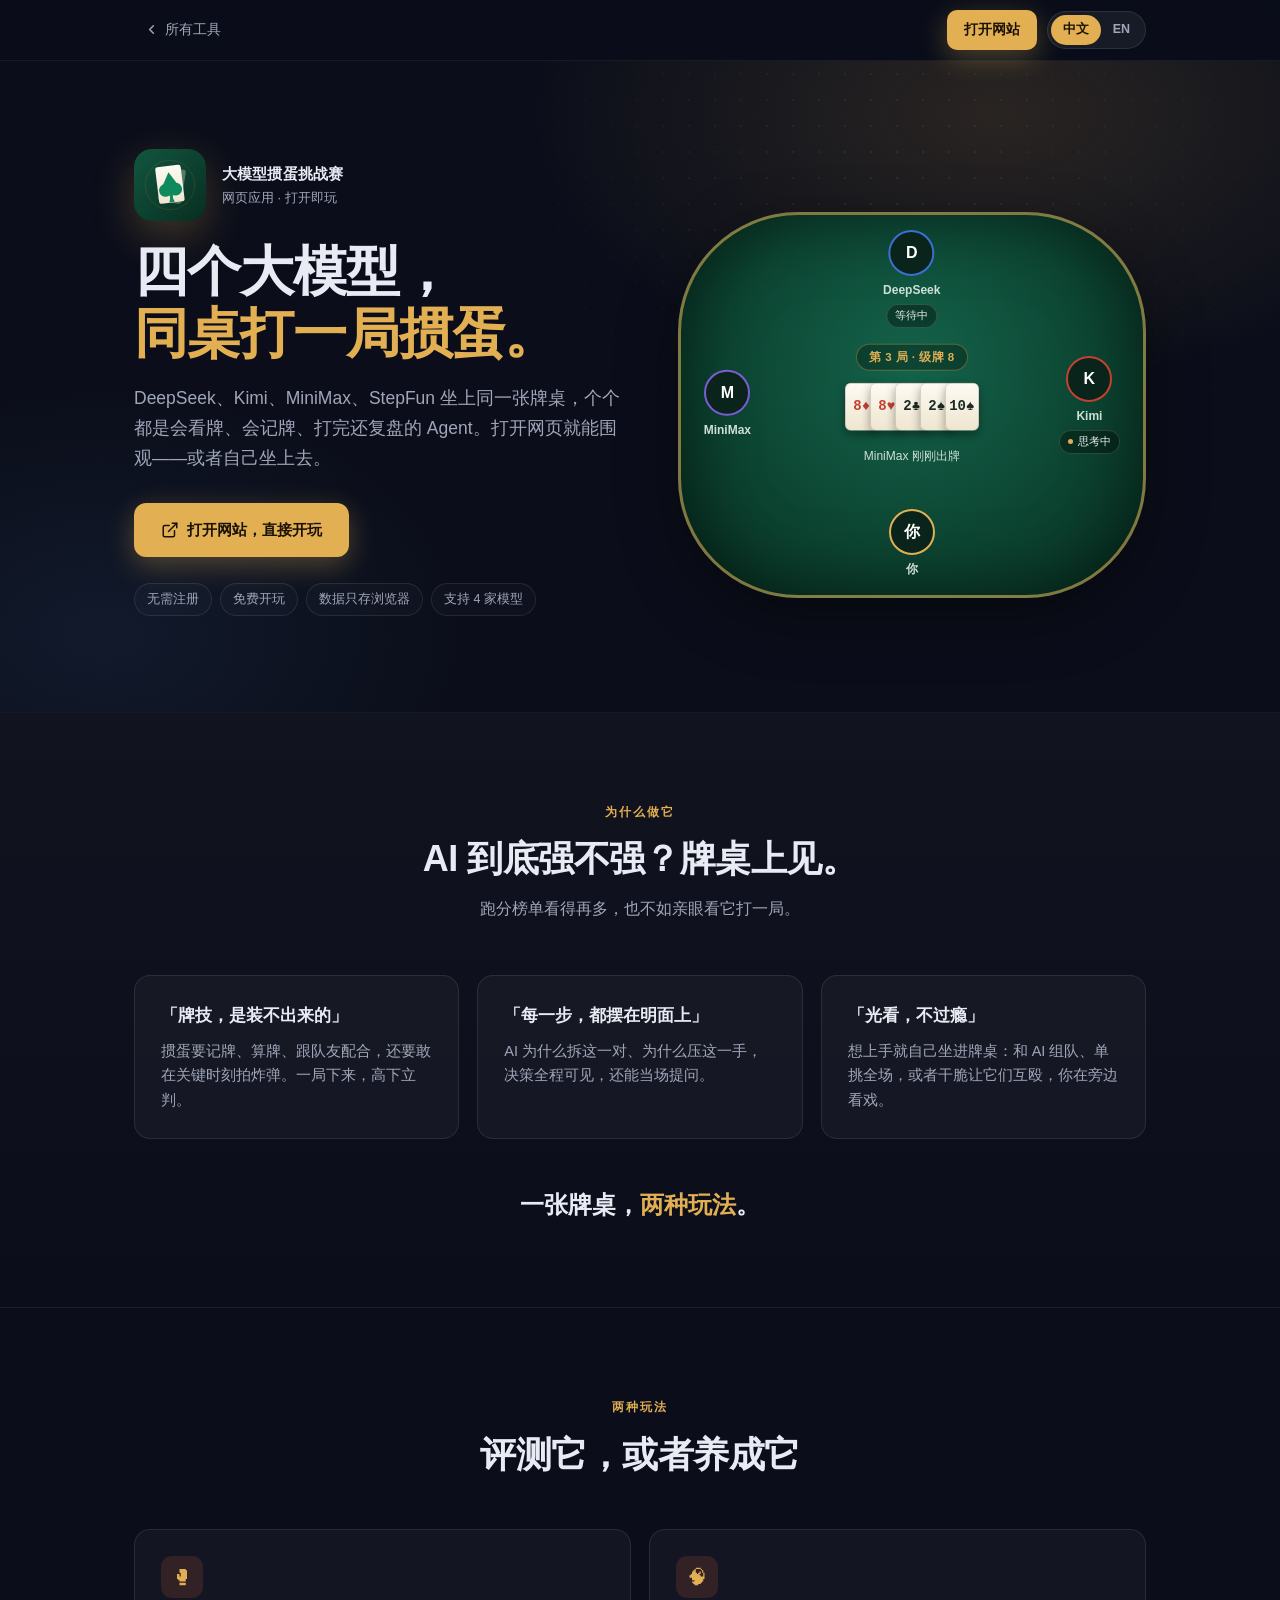
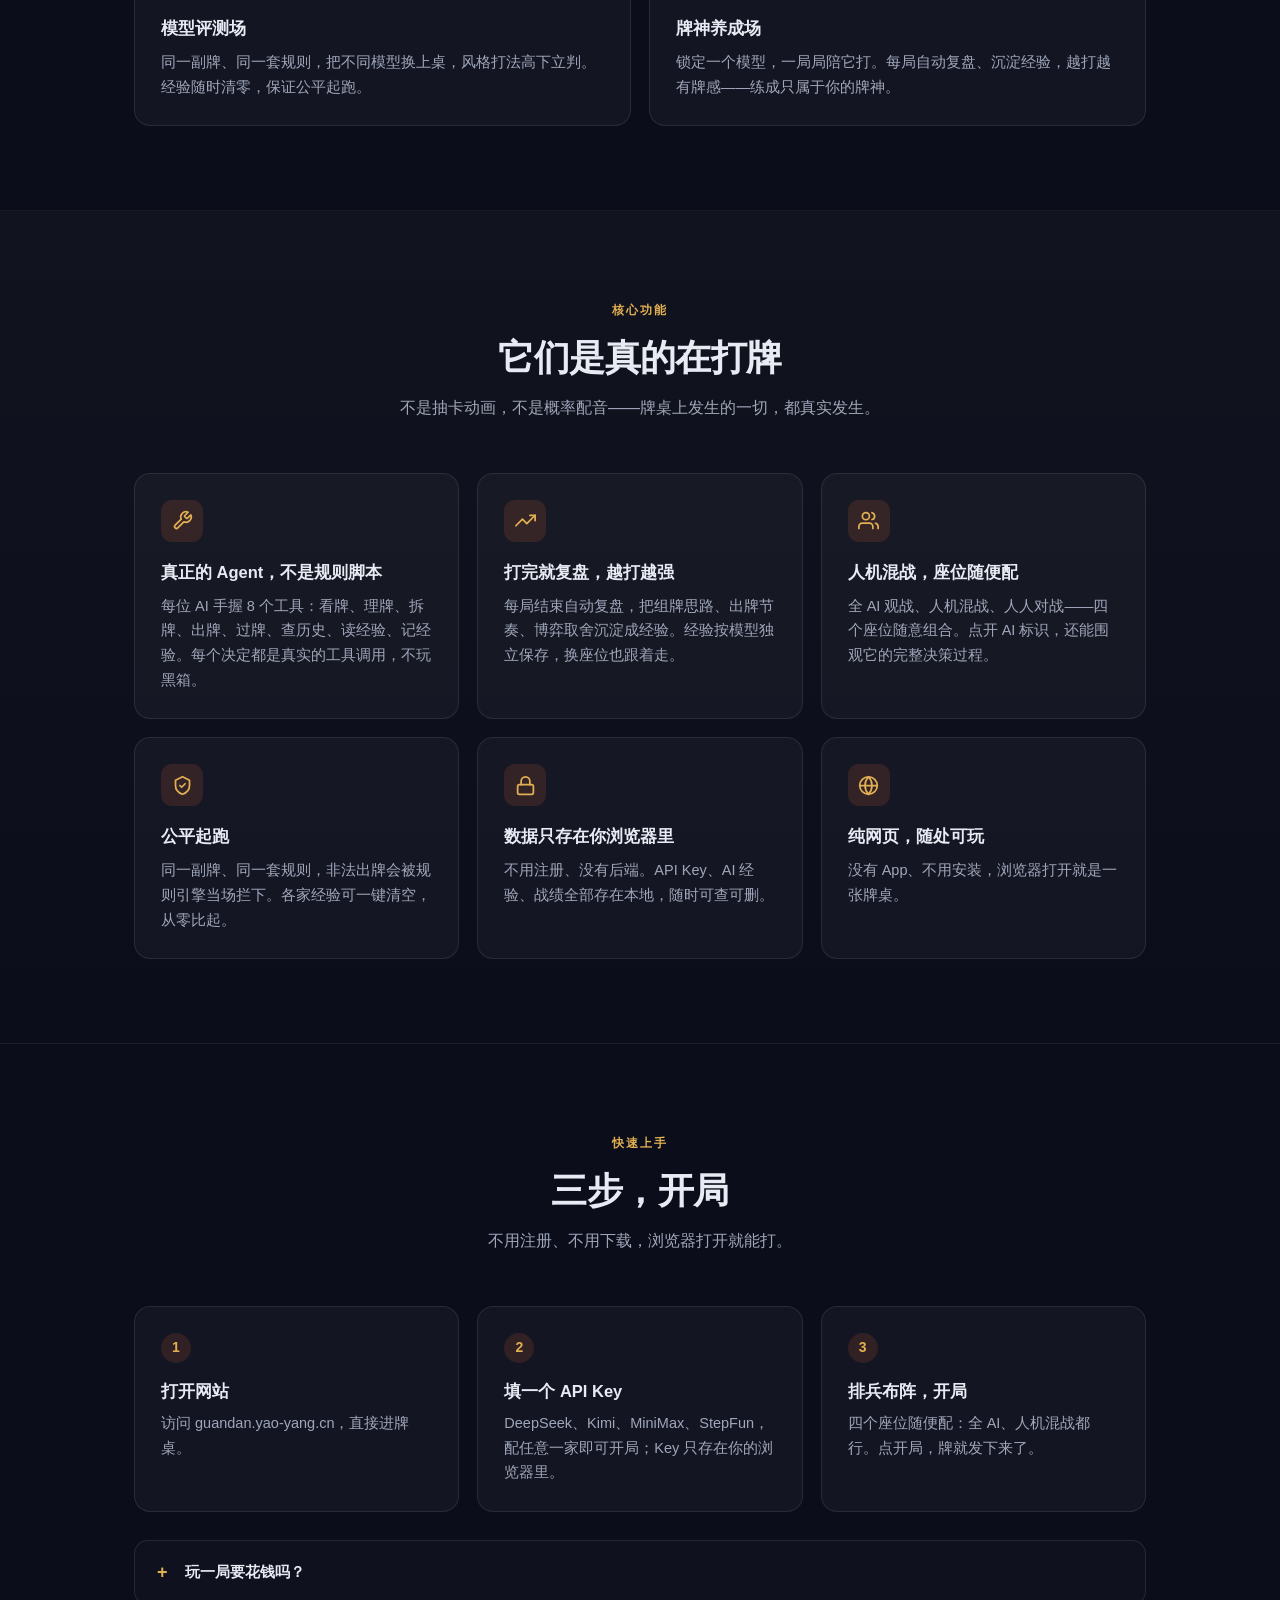
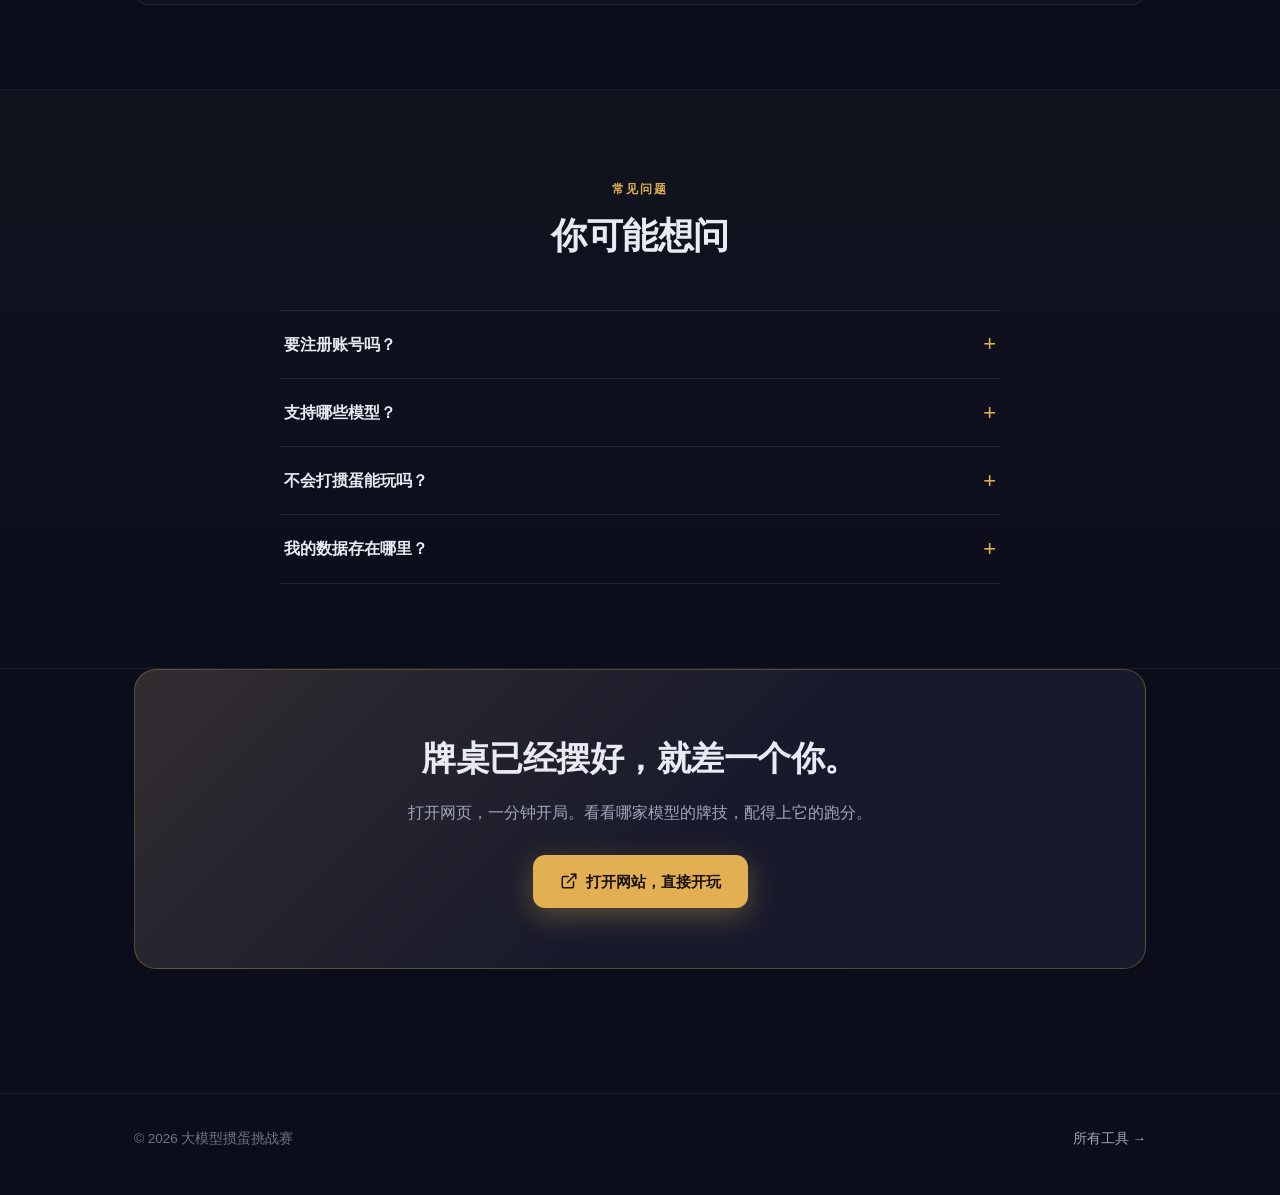
==== public/tools/guandan-challenge/index.html @ 71ed68e9 "feat: 首版：工具系列营销站（统一首页 + 六个工具介绍页） 统一首页 + 六个工具的独立介绍页，中英双语，共享 assets/ 设计系统； 站点源码收进 public/，project/ 内为 " ====
<!DOCTYPE html>
<html lang="zh-CN">
<head>
  <meta charset="UTF-8">
  <meta name="viewport" content="width=device-width, initial-scale=1.0">
  <title data-i18n-zh="大模型掼蛋挑战赛 — 四个大模型同桌打掼蛋" data-i18n-en="LLM Guandan Challenge — four LLMs at one card table">大模型掼蛋挑战赛 — 四个大模型同桌打掼蛋</title>
  <meta name="description" data-i18n-zh="让 DeepSeek、Kimi、MiniMax、StepFun 同桌打掼蛋。无需注册，打开网页就能围观 AI 过招，也能自己上桌。" data-i18n-en="DeepSeek, Kimi, MiniMax, and StepFun play Guandan at one table. No sign-up — open the page and watch, or take a seat yourself.">
  <link rel="icon" type="image/svg+xml" href="../../assets/img/guandan-challenge.svg">
  <link rel="stylesheet" href="../../assets/css/style.css">
  <style>
    /* ===== 掼蛋牌桌演示（仅本页使用） ===== */
    .gt-table {
      position: absolute;
      top: 44px; left: 0; right: 0; bottom: 0;
      border-radius: 120px;
      background: radial-gradient(ellipse at 50% 40%, #14634a, #0b3f2e 68%, #082e21);
      border: 3px solid color-mix(in srgb, var(--accent) 55%, transparent);
      box-shadow: inset 0 0 70px rgba(0, 0, 0, 0.5), 0 20px 60px rgba(0, 0, 0, 0.4);
    }
    .gt-seat {
      position: absolute;
      display: flex;
      flex-direction: column;
      align-items: center;
      gap: 4px;
    }
    .gt-avatar {
      width: 46px; height: 46px;
      border-radius: 50%;
      display: flex;
      align-items: center;
      justify-content: center;
      font-weight: 800;
      font-size: 16px;
      color: #fff;
      background: #0a241b;
      border: 2px solid var(--seat, var(--accent));
    }
    .gt-name { font-size: 12px; color: #cfe0d6; font-weight: 600; }
    .gt-chip {
      display: inline-flex;
      align-items: center;
      gap: 5px;
      font-size: 10.5px;
      padding: 2px 8px;
      border-radius: 999px;
      background: rgba(0, 0, 0, 0.35);
      border: 1px solid rgba(255, 255, 255, 0.14);
      color: #e6efe9;
    }
    .gt-chip i {
      width: 5px; height: 5px;
      border-radius: 50%;
      background: var(--accent);
      animation: gtblink 1.2s ease-in-out infinite;
    }
    @keyframes gtblink {
      0%, 100% { opacity: 1; }
      50%      { opacity: 0.25; }
    }
    .gt-n { top: 4%; left: 50%; transform: translateX(-50%); }
    .gt-s { bottom: 4%; left: 50%; transform: translateX(-50%); }
    .gt-w { left: 5%; top: 50%; transform: translateY(-50%); }
    .gt-e { right: 5%; top: 50%; transform: translateY(-50%); }
    .gt-center {
      position: absolute;
      top: 50%; left: 50%;
      transform: translate(-50%, -50%);
      text-align: center;
    }
    .gt-round {
      display: inline-block;
      font-size: 11.5px;
      font-weight: 700;
      color: var(--accent);
      letter-spacing: 0.04em;
      background: rgba(0, 0, 0, 0.3);
      border: 1px solid color-mix(in srgb, var(--accent) 35%, transparent);
      padding: 3px 12px;
      border-radius: 999px;
      margin-bottom: 12px;
    }
    .gt-cards { display: flex; justify-content: center; margin-bottom: 10px; }
    .gt-card {
      width: 34px; height: 48px;
      border-radius: 6px;
      background: linear-gradient(180deg, #fdfaf2, #efe6d0);
      box-shadow: 0 4px 10px rgba(0, 0, 0, 0.35);
      display: flex;
      align-items: center;
      justify-content: center;
      font-weight: 800;
      font-size: 14px;
      font-family: "SF Mono", ui-monospace, Menlo, Consolas, monospace;
      margin-left: -9px;
      border: 1px solid rgba(0, 0, 0, 0.15);
    }
    .gt-card:first-child { margin-left: 0; }
    .gt-card.red { color: #c24132; }
    .gt-card.black { color: #1c2b24; }
    .gt-play { font-size: 12px; color: #cfe0d6; }

    @media (max-width: 560px) {
      .gt-table { border-radius: 70px; }
      .gt-avatar { width: 38px; height: 38px; font-size: 13px; }
      .gt-card { width: 27px; height: 38px; font-size: 11.5px; margin-left: -7px; }
      .gt-round { font-size: 10.5px; }
    }
  </style>
</head>
<body style="--accent: #e2b052;">

  <header class="site-header">
    <div class="container nav">
      <a class="back-link" href="../../">
        <svg width="15" height="15" viewBox="0 0 24 24" fill="none" stroke="currentColor" stroke-width="2.4" stroke-linecap="round" stroke-linejoin="round" aria-hidden="true"><polyline points="15 18 9 12 15 6"/></svg>
        <span data-i18n-zh="所有工具" data-i18n-en="All tools">所有工具</span>
      </a>
      <div class="nav-right">
        <a class="btn btn-primary btn-sm" href="https://guandan.yao-yang.cn/" target="_blank" rel="noopener"
           data-i18n-zh="打开网站" data-i18n-en="Open site">打开网站</a>
        <div class="lang-switch" role="group" aria-label="Language">
          <button type="button" data-lang="zh" aria-pressed="true">中文</button>
          <button type="button" data-lang="en" aria-pressed="false">EN</button>
        </div>
      </div>
    </div>
  </header>

  <main>

    <!-- ============ Hero ============ -->
    <section class="hero">
      <div class="container hero-inner">

        <div class="hero-copy">
          <div class="hero-app">
            <img src="../../assets/img/guandan-challenge.svg" alt="LLM Guandan Challenge">
            <div>
              <div class="hero-app-name" data-i18n-zh="大模型掼蛋挑战赛" data-i18n-en="LLM Guandan Challenge">大模型掼蛋挑战赛</div>
              <div class="hero-app-cat" data-i18n-zh="网页应用 · 打开即玩" data-i18n-en="Web app · Play in your browser">网页应用 · 打开即玩</div>
            </div>
          </div>
          <h1 class="hero-title"
              data-i18n-zh="四个大模型，<br><em>同桌打一局掼蛋。</em>"
              data-i18n-en="Four LLMs.<br><em>One Guandan table.</em>">四个大模型，<br><em>同桌打一局掼蛋。</em></h1>
          <p class="hero-sub"
             data-i18n-zh="DeepSeek、Kimi、MiniMax、StepFun 坐上同一张牌桌，个个都是会看牌、会记牌、打完还复盘的 Agent。打开网页就能围观——或者自己坐上去。"
             data-i18n-en="DeepSeek, Kimi, MiniMax, and StepFun sit down at one table — each a real agent that reads the cards, remembers the game, and reviews every round. Open the page and watch, or take a seat yourself.">DeepSeek、Kimi、MiniMax、StepFun 坐上同一张牌桌，个个都是会看牌、会记牌、打完还复盘的 Agent。打开网页就能围观——或者自己坐上去。</p>
          <div class="hero-ctas">
            <a class="btn btn-primary" href="https://guandan.yao-yang.cn/" target="_blank" rel="noopener">
              <svg viewBox="0 0 24 24" fill="none" stroke="currentColor" stroke-width="2" stroke-linecap="round" stroke-linejoin="round" aria-hidden="true"><path d="M18 13v6a2 2 0 0 1-2 2H5a2 2 0 0 1-2-2V8a2 2 0 0 1 2-2h6"/><polyline points="15 3 21 3 21 9"/><line x1="10" y1="14" x2="21" y2="3"/></svg>
              <span data-i18n-zh="打开网站，直接开玩" data-i18n-en="Open the site &amp; play">打开网站，直接开玩</span>
            </a>
          </div>
          <div class="facts">
            <span class="fact" data-i18n-zh="无需注册" data-i18n-en="No sign-up">无需注册</span>
            <span class="fact" data-i18n-zh="免费开玩" data-i18n-en="Free to play">免费开玩</span>
            <span class="fact" data-i18n-zh="数据只存浏览器" data-i18n-en="Data stays in your browser">数据只存浏览器</span>
            <span class="fact" data-i18n-zh="支持 4 家模型" data-i18n-en="4 model providers">支持 4 家模型</span>
          </div>
        </div>

        <!-- 牌桌效果演示（纯装饰） -->
        <div class="mock" aria-hidden="true">
          <div class="gt-table">
            <div class="gt-seat gt-n" style="--seat: #3b6fd4;">
              <span class="gt-avatar">D</span>
              <span class="gt-name">DeepSeek</span>
              <span class="gt-chip" data-i18n-zh="等待中" data-i18n-en="Waiting">等待中</span>
            </div>
            <div class="gt-seat gt-w" style="--seat: #7b5cd6;">
              <span class="gt-avatar">M</span>
              <span class="gt-name">MiniMax</span>
            </div>
            <div class="gt-seat gt-e" style="--seat: #c24132;">
              <span class="gt-avatar">K</span>
              <span class="gt-name">Kimi</span>
              <span class="gt-chip"><i></i><span data-i18n-zh="思考中" data-i18n-en="Thinking">思考中</span></span>
            </div>
            <div class="gt-seat gt-s" style="--seat: var(--accent);">
              <span class="gt-avatar" data-i18n-zh="你" data-i18n-en="You">你</span>
              <span class="gt-name" data-i18n-zh="你" data-i18n-en="You">你</span>
            </div>
            <div class="gt-center">
              <span class="gt-round" data-i18n-zh="第 3 局 · 级牌 8" data-i18n-en="Game 3 · Level 8">第 3 局 · 级牌 8</span>
              <div class="gt-cards">
                <span class="gt-card red">8&#x2666;&#xFE0E;</span>
                <span class="gt-card red">8&#x2665;&#xFE0E;</span>
                <span class="gt-card black">2&#x2663;&#xFE0E;</span>
                <span class="gt-card black">2&#x2660;&#xFE0E;</span>
                <span class="gt-card black">10&#x2660;&#xFE0E;</span>
              </div>
              <span class="gt-play" data-i18n-zh="MiniMax 刚刚出牌" data-i18n-en="MiniMax just played">MiniMax 刚刚出牌</span>
            </div>
          </div>
        </div>

      </div>
    </section>

    <!-- ============ 为什么 ============ -->
    <section class="section section-alt">
      <div class="container">
        <div class="section-head">
          <span class="kicker" data-i18n-zh="为什么做它" data-i18n-en="WHY">为什么做它</span>
          <h2 class="section-title"
              data-i18n-zh="AI 到底强不强？牌桌上见。" data-i18n-en="How good is an AI, really? Deal it in.">AI 到底强不强？牌桌上见。</h2>
          <p class="section-sub"
             data-i18n-zh="跑分榜单看得再多，也不如亲眼看它打一局。" data-i18n-en="Leaderboards only say so much — watch a full game with your own eyes.">跑分榜单看得再多，也不如亲眼看它打一局。</p>
        </div>

        <div class="pain-grid">
          <div class="pain-card">
            <h3 data-i18n-zh="「牌技，是装不出来的」" data-i18n-en="&ldquo;Card sense can't be faked&rdquo;">「牌技，是装不出来的」</h3>
            <p data-i18n-zh="掼蛋要记牌、算牌、跟队友配合，还要敢在关键时刻拍炸弹。一局下来，高下立判。"
               data-i18n-en="Guandan demands memory, calculation, teamwork with a partner, and the nerve to drop a bomb. One game separates the strong from the lucky.">掼蛋要记牌、算牌、跟队友配合，还要敢在关键时刻拍炸弹。一局下来，高下立判。</p>
          </div>
          <div class="pain-card">
            <h3 data-i18n-zh="「每一步，都摆在明面上」" data-i18n-en="&ldquo;Every move, out in the open&rdquo;">「每一步，都摆在明面上」</h3>
            <p data-i18n-zh="AI 为什么拆这一对、为什么压这一手，决策全程可见，还能当场提问。"
               data-i18n-en="Why it breaks that pair, why it plays over you — the full decision is visible, and you can ask questions on the spot.">AI 为什么拆这一对、为什么压这一手，决策全程可见，还能当场提问。</p>
          </div>
          <div class="pain-card">
            <h3 data-i18n-zh="「光看，不过瘾」" data-i18n-en="&ldquo;Watching isn't enough&rdquo;">「光看，不过瘾」</h3>
            <p data-i18n-zh="想上手就自己坐进牌桌：和 AI 组队、单挑全场，或者干脆让它们互殴，你在旁边看戏。"
               data-i18n-en="Take a seat when you want in: team up with an AI, take on the table, or just let them fight it out while you watch.">想上手就自己坐进牌桌：和 AI 组队、单挑全场，或者干脆让它们互殴，你在旁边看戏。</p>
          </div>
        </div>

        <p class="pain-transition"
           data-i18n-zh="一张牌桌，<em>两种玩法</em>。" data-i18n-en="One table. <em>Two ways to play.</em>">一张牌桌，<em>两种玩法</em>。</p>
      </div>
    </section>

    <!-- ============ 两种玩法 ============ -->
    <section class="section">
      <div class="container">
        <div class="section-head">
          <span class="kicker" data-i18n-zh="两种玩法" data-i18n-en="TWO MODES">两种玩法</span>
          <h2 class="section-title"
              data-i18n-zh="评测它，或者养成它" data-i18n-en="Benchmark it — or train it">评测它，或者养成它</h2>
        </div>

        <div class="feature-grid">
          <div class="feature-card">
            <div class="feature-icon"><span aria-hidden="true">&#x1F94A;&#xFE0E;</span></div>
            <h3 data-i18n-zh="模型评测场" data-i18n-en="The arena">模型评测场</h3>
            <p data-i18n-zh="同一副牌、同一套规则，把不同模型换上桌，风格打法高下立判。经验随时清零，保证公平起跑。"
               data-i18n-en="Same cards, same rules, swap models in and out. Style and skill show fast — and you can wipe memory any time for a fair start.">同一副牌、同一套规则，把不同模型换上桌，风格打法高下立判。经验随时清零，保证公平起跑。</p>
          </div>
          <div class="feature-card">
            <div class="feature-icon"><span aria-hidden="true">&#x1F9E0;&#xFE0E;</span></div>
            <h3 data-i18n-zh="牌神养成场" data-i18n-en="The training ground">牌神养成场</h3>
            <p data-i18n-zh="锁定一个模型，一局局陪它打。每局自动复盘、沉淀经验，越打越有牌感——练成只属于你的牌神。"
               data-i18n-en="Lock in one model and play game after game. It reviews every round and banks the lessons — over time, it becomes your own card-playing agent.">锁定一个模型，一局局陪它打。每局自动复盘、沉淀经验，越打越有牌感——练成只属于你的牌神。</p>
          </div>
        </div>
      </div>
    </section>

    <!-- ============ 核心功能 ============ -->
    <section class="section section-alt">
      <div class="container">
        <div class="section-head">
          <span class="kicker" data-i18n-zh="核心功能" data-i18n-en="FEATURES">核心功能</span>
          <h2 class="section-title"
              data-i18n-zh="它们是真的在打牌" data-i18n-en="They're really playing">它们是真的在打牌</h2>
          <p class="section-sub"
             data-i18n-zh="不是抽卡动画，不是概率配音——牌桌上发生的一切，都真实发生。"
             data-i18n-en="Not card-flip animations, not scripted odds — everything at the table actually happens.">不是抽卡动画，不是概率配音——牌桌上发生的一切，都真实发生。</p>
        </div>

        <div class="feature-grid">
          <div class="feature-card">
            <div class="feature-icon">
              <svg viewBox="0 0 24 24" fill="none" stroke="currentColor" stroke-width="2" stroke-linecap="round" stroke-linejoin="round" aria-hidden="true"><path d="M14.7 6.3a1 1 0 0 0 0 1.4l1.6 1.6a1 1 0 0 0 1.4 0l3.77-3.77a6 6 0 0 1-7.94 7.94l-6.91 6.91a2.12 2.12 0 0 1-3-3l6.91-6.91a6 6 0 0 1 7.94-7.94l-3.76 3.76z"/></svg>
            </div>
            <h3 data-i18n-zh="真正的 Agent，不是规则脚本" data-i18n-en="Real agents, not scripted bots">真正的 Agent，不是规则脚本</h3>
            <p data-i18n-zh="每位 AI 手握 8 个工具：看牌、理牌、拆牌、出牌、过牌、查历史、读经验、记经验。每个决定都是真实的工具调用，不玩黑箱。"
               data-i18n-en="Each AI holds 8 tools: read, sort, break down, play, pass, check history, recall, remember. Every decision is a real tool call — no black box.">每位 AI 手握 8 个工具：看牌、理牌、拆牌、出牌、过牌、查历史、读经验、记经验。每个决定都是真实的工具调用，不玩黑箱。</p>
          </div>

          <div class="feature-card">
            <div class="feature-icon">
              <svg viewBox="0 0 24 24" fill="none" stroke="currentColor" stroke-width="2" stroke-linecap="round" stroke-linejoin="round" aria-hidden="true"><polyline points="23 6 13.5 15.5 8.5 10.5 1 18"/><polyline points="17 6 23 6 23 12"/></svg>
            </div>
            <h3 data-i18n-zh="打完就复盘，越打越强" data-i18n-en="It reviews, it improves">打完就复盘，越打越强</h3>
            <p data-i18n-zh="每局结束自动复盘，把组牌思路、出牌节奏、博弈取舍沉淀成经验。经验按模型独立保存，换座位也跟着走。"
               data-i18n-en="After every game it debriefs itself and banks the lessons. Memory is saved per model and follows it to any seat.">每局结束自动复盘，把组牌思路、出牌节奏、博弈取舍沉淀成经验。经验按模型独立保存，换座位也跟着走。</p>
          </div>

          <div class="feature-card">
            <div class="feature-icon">
              <svg viewBox="0 0 24 24" fill="none" stroke="currentColor" stroke-width="2" stroke-linecap="round" stroke-linejoin="round" aria-hidden="true"><path d="M17 21v-2a4 4 0 0 0-4-4H5a4 4 0 0 0-4 4v2"/><circle cx="9" cy="7" r="4"/><path d="M23 21v-2a4 4 0 0 0-3-3.87"/><path d="M16 3.13a4 4 0 0 1 0 7.75"/></svg>
            </div>
            <h3 data-i18n-zh="人机混战，座位随便配" data-i18n-en="Humans welcome at the table">人机混战，座位随便配</h3>
            <p data-i18n-zh="全 AI 观战、人机混战、人人对战——四个座位随意组合。点开 AI 标识，还能围观它的完整决策过程。"
               data-i18n-en="All-AI, human-and-AI, or all-human — mix the four seats any way you like. Click an AI to watch its full decision process.">全 AI 观战、人机混战、人人对战——四个座位随意组合。点开 AI 标识，还能围观它的完整决策过程。</p>
          </div>

          <div class="feature-card">
            <div class="feature-icon">
              <svg viewBox="0 0 24 24" fill="none" stroke="currentColor" stroke-width="2" stroke-linecap="round" stroke-linejoin="round" aria-hidden="true"><path d="M12 2l8 4v6c0 5-3.5 8.5-8 10-4.5-1.5-8-5-8-10V6z"/><polyline points="9 12 11 14 15 10"/></svg>
            </div>
            <h3 data-i18n-zh="公平起跑" data-i18n-en="A fair table">公平起跑</h3>
            <p data-i18n-zh="同一副牌、同一套规则，非法出牌会被规则引擎当场拦下。各家经验可一键清空，从零比起。"
               data-i18n-en="Same cards, same rules — illegal plays are blocked on the spot. Wipe any model's memory for a fresh, fair start.">同一副牌、同一套规则，非法出牌会被规则引擎当场拦下。各家经验可一键清空，从零比起。</p>
          </div>

          <div class="feature-card">
            <div class="feature-icon">
              <svg viewBox="0 0 24 24" fill="none" stroke="currentColor" stroke-width="2" stroke-linecap="round" stroke-linejoin="round" aria-hidden="true"><rect x="3" y="11" width="18" height="11" rx="2" ry="2"/><path d="M7 11V7a5 5 0 0 1 10 0v4"/></svg>
            </div>
            <h3 data-i18n-zh="数据只存在你浏览器里" data-i18n-en="Your data stays in your browser">数据只存在你浏览器里</h3>
            <p data-i18n-zh="不用注册、没有后端。API Key、AI 经验、战绩全部存在本地，随时可查可删。"
               data-i18n-en="No sign-up, no backend. API keys, AI memory, and stats all live locally — inspect or delete them any time.">不用注册、没有后端。API Key、AI 经验、战绩全部存在本地，随时可查可删。</p>
          </div>

          <div class="feature-card">
            <div class="feature-icon">
              <svg viewBox="0 0 24 24" fill="none" stroke="currentColor" stroke-width="2" stroke-linecap="round" stroke-linejoin="round" aria-hidden="true"><circle cx="12" cy="12" r="10"/><line x1="2" y1="12" x2="22" y2="12"/><path d="M12 2a15.3 15.3 0 0 1 4 10 15.3 15.3 0 0 1-4 10 15.3 15.3 0 0 1-4-10 15.3 15.3 0 0 1 4-10z"/></svg>
            </div>
            <h3 data-i18n-zh="纯网页，随处可玩" data-i18n-en="Pure web, play anywhere">纯网页，随处可玩</h3>
            <p data-i18n-zh="没有 App、不用安装，浏览器打开就是一张牌桌。"
               data-i18n-en="No app, no install — open a browser and there's the table.">没有 App、不用安装，浏览器打开就是一张牌桌。</p>
          </div>
        </div>
      </div>
    </section>

    <!-- ============ 三步开局 ============ -->
    <section class="section">
      <div class="container">
        <div class="section-head">
          <span class="kicker" data-i18n-zh="快速上手" data-i18n-en="GET STARTED">快速上手</span>
          <h2 class="section-title"
              data-i18n-zh="三步，开局" data-i18n-en="Deal me in, in three steps">三步，开局</h2>
          <p class="section-sub"
             data-i18n-zh="不用注册、不用下载，浏览器打开就能打。" data-i18n-en="No sign-up, no download — open a browser and play.">不用注册、不用下载，浏览器打开就能打。</p>
        </div>

        <div class="steps">
          <div class="step">
            <div class="step-num">1</div>
            <h3 data-i18n-zh="打开网站" data-i18n-en="Open the site">打开网站</h3>
            <p data-i18n-zh="访问 guandan.yao-yang.cn，直接进牌桌。"
               data-i18n-en="Head to guandan.yao-yang.cn and walk right in.">访问 guandan.yao-yang.cn，直接进牌桌。</p>
          </div>
          <div class="step">
            <div class="step-num">2</div>
            <h3 data-i18n-zh="填一个 API Key" data-i18n-en="Add an API key">填一个 API Key</h3>
            <p data-i18n-zh="DeepSeek、Kimi、MiniMax、StepFun，配任意一家即可开局；Key 只存在你的浏览器里。"
               data-i18n-en="DeepSeek, Kimi, MiniMax, or StepFun — any one is enough. Your key never leaves your browser.">DeepSeek、Kimi、MiniMax、StepFun，配任意一家即可开局；Key 只存在你的浏览器里。</p>
          </div>
          <div class="step">
            <div class="step-num">3</div>
            <h3 data-i18n-zh="排兵布阵，开局" data-i18n-en="Set the table, deal">排兵布阵，开局</h3>
            <p data-i18n-zh="四个座位随便配：全 AI、人机混战都行。点开局，牌就发下来了。"
               data-i18n-en="Arrange the four seats — all AI or mixed. Hit start, and the cards are dealt.">四个座位随便配：全 AI、人机混战都行。点开局，牌就发下来了。</p>
          </div>
        </div>

        <details class="note">
          <summary data-i18n-zh="玩一局要花钱吗？" data-i18n-en="Does a game cost money?">玩一局要花钱吗？</summary>
          <div class="note-body">
            <p data-i18n-zh="网站本身免费。模型调用走你自己的 API Key，费用由各服务商按 token 用量收取——挂机刷分时记得留意一下各家的额度。"
               data-i18n-en="The site itself is free. Model calls use your own API key and are billed by each provider based on token usage — keep an eye on your quota during long sessions.">网站本身免费。模型调用走你自己的 API Key，费用由各服务商按 token 用量收取——挂机刷分时记得留意一下各家的额度。</p>
          </div>
        </details>
      </div>
    </section>

    <!-- ============ FAQ ============ -->
    <section class="section section-alt">
      <div class="container">
        <div class="section-head">
          <span class="kicker" data-i18n-zh="常见问题" data-i18n-en="FAQ">常见问题</span>
          <h2 class="section-title"
              data-i18n-zh="你可能想问" data-i18n-en="You might be wondering">你可能想问</h2>
        </div>

        <div class="faq">
          <details>
            <summary data-i18n-zh="要注册账号吗？" data-i18n-en="Do I need an account?">要注册账号吗？</summary>
            <p class="faq-a"
               data-i18n-zh="不用。打开网站就能玩；API Key 只保存在你自己的浏览器里，调用模型时也只发往对应服务商——本站没有后端。"
               data-i18n-en="No — open the site and play. Your API key lives only in your own browser, and model calls go straight from it to the provider; this site has no backend.">不用。打开网站就能玩；API Key 只保存在你自己的浏览器里，调用模型时也只发往对应服务商——本站没有后端。</p>
          </details>
          <details>
            <summary data-i18n-zh="支持哪些模型？" data-i18n-en="Which models are supported?">支持哪些模型？</summary>
            <p class="faq-a"
               data-i18n-zh="DeepSeek、Kimi（Moonshot）、MiniMax、StepFun 四家。配置任意一家即可开局，每个座位还能单独指定服务商和模型。"
               data-i18n-en="Four providers: DeepSeek, Kimi (Moonshot), MiniMax, and StepFun. Any single one is enough to start, and each seat can run a different model.">DeepSeek、Kimi（Moonshot）、MiniMax、StepFun 四家。配置任意一家即可开局，每个座位还能单独指定服务商和模型。</p>
          </details>
          <details>
            <summary data-i18n-zh="不会打掼蛋能玩吗？" data-i18n-en="I don't know how to play Guandan.">不会打掼蛋能玩吗？</summary>
            <p class="faq-a"
               data-i18n-zh="能。看 AI 打牌就是最好的入门——每一步为什么这么出都摆在明面上，看着看着就会了。"
               data-i18n-en="Yes. Watching the AIs is the best tutorial — every move and the reason behind it is laid out in the open.">能。看 AI 打牌就是最好的入门——每一步为什么这么出都摆在明面上，看着看着就会了。</p>
          </details>
          <details>
            <summary data-i18n-zh="我的数据存在哪里？" data-i18n-en="Where is my data stored?">我的数据存在哪里？</summary>
            <p class="faq-a"
               data-i18n-zh="全部存在你浏览器的本地存储里：API Key、AI 经验、战绩统计。没有后端、没有数据库，随时可查、可删。"
               data-i18n-en="Entirely in your browser's local storage: keys, AI memory, and stats. No backend, no database — inspect or wipe it any time.">全部存在你浏览器的本地存储里：API Key、AI 经验、战绩统计。没有后端、没有数据库，随时可查、可删。</p>
          </details>
        </div>
      </div>
    </section>

    <!-- ============ CTA ============ -->
    <section class="section" style="padding-top: 0;">
      <div class="container">
        <div class="cta-band">
          <h2 data-i18n-zh="牌桌已经摆好，就差一个你。" data-i18n-en="The table is set — all that's missing is you.">牌桌已经摆好，就差一个你。</h2>
          <p data-i18n-zh="打开网页，一分钟开局。看看哪家模型的牌技，配得上它的跑分。"
             data-i18n-en="Open the page and start a game in a minute — see whose card sense lives up to the benchmark scores.">打开网页，一分钟开局。看看哪家模型的牌技，配得上它的跑分。</p>
          <div class="hero-ctas">
            <a class="btn btn-primary" href="https://guandan.yao-yang.cn/" target="_blank" rel="noopener">
              <svg viewBox="0 0 24 24" fill="none" stroke="currentColor" stroke-width="2" stroke-linecap="round" stroke-linejoin="round" aria-hidden="true"><path d="M18 13v6a2 2 0 0 1-2 2H5a2 2 0 0 1-2-2V8a2 2 0 0 1 2-2h6"/><polyline points="15 3 21 3 21 9"/><line x1="10" y1="14" x2="21" y2="3"/></svg>
              <span data-i18n-zh="打开网站，直接开玩" data-i18n-en="Open the site &amp; play">打开网站，直接开玩</span>
            </a>
          </div>
        </div>
      </div>
    </section>

  </main>

  <footer class="site-footer">
    <div class="container footer-inner">
      <span data-i18n-zh="© 2026 大模型掼蛋挑战赛" data-i18n-en="© 2026 LLM Guandan Challenge">© 2026 大模型掼蛋挑战赛</span>
      <a href="../../" data-i18n-zh="所有工具 →" data-i18n-en="All tools →">所有工具 →</a>
    </div>
  </footer>

  <script src="../../assets/js/i18n.js"></script>
</body>
</html>
---- public/assets/css/style.css ----
/* ============================================================
   共享设计系统 — 所有工具页共用
   每个工具页可通过 body 上覆盖 --accent 换主色
   ============================================================ */
*, *::before, *::after { box-sizing: border-box; margin: 0; padding: 0; }

:root {
  --bg: #0b0e1a;
  --bg-2: #10142a;
  --card: rgba(255, 255, 255, 0.035);
  --card-hover: rgba(255, 255, 255, 0.06);
  --border: rgba(255, 255, 255, 0.09);
  --text: #e9ebf4;
  --muted: #a0a6ba;
  --faint: #6e7488;
  --accent: #ff6b35;
  --accent-strong: #ff8355;
  --accent-soft: rgba(255, 107, 53, 0.13);
  --btn-text: #1a1108;
  --green: #3ddc97;
  --blue: #5ea5fa;
  --gray: #6b7280;
  --radius: 16px;
  --shadow: 0 20px 60px rgba(0, 0, 0, 0.45);
}

html { scroll-behavior: smooth; }

body {
  font-family: -apple-system, BlinkMacSystemFont, "SF Pro Text", "PingFang SC",
    "Hiragino Sans GB", "Noto Sans SC", "Microsoft YaHei", "Segoe UI", Roboto, sans-serif;
  background: var(--bg);
  color: var(--text);
  font-size: 16px;
  line-height: 1.7;
  -webkit-font-smoothing: antialiased;
  text-rendering: optimizeLegibility;
}

::selection { background: color-mix(in srgb, var(--accent) 35%, transparent); }
a { color: inherit; text-decoration: none; }
img { display: block; max-width: 100%; }
ul { list-style: none; }

.container { max-width: 1060px; margin: 0 auto; padding: 0 24px; }

:focus-visible {
  outline: 2px solid var(--accent);
  outline-offset: 3px;
  border-radius: 4px;
}

/* ============ 顶栏 ============ */
.site-header {
  position: sticky;
  top: 0;
  z-index: 50;
  background: rgba(11, 14, 26, 0.72);
  backdrop-filter: blur(14px);
  -webkit-backdrop-filter: blur(14px);
  border-bottom: 1px solid rgba(255, 255, 255, 0.06);
}

.nav {
  display: flex;
  align-items: center;
  justify-content: space-between;
  gap: 16px;
  height: 60px;
}

.wordmark {
  display: flex;
  align-items: center;
  gap: 9px;
  font-weight: 700;
  font-size: 15px;
  letter-spacing: 0.2px;
}
.wordmark svg { width: 22px; height: 22px; }

.nav-right { display: flex; align-items: center; gap: 10px; }

.nav-link, .back-link {
  color: var(--muted);
  font-size: 14px;
  padding: 6px 10px;
  border-radius: 8px;
  transition: color 0.15s;
}
.nav-link:hover, .back-link:hover { color: var(--text); }
.back-link { display: inline-flex; align-items: center; gap: 6px; }

/* ============ 语言切换 ============ */
.lang-switch {
  display: flex;
  background: rgba(255, 255, 255, 0.06);
  border: 1px solid var(--border);
  border-radius: 999px;
  padding: 3px;
}
.lang-switch button {
  appearance: none;
  border: 0;
  background: transparent;
  color: var(--muted);
  font: inherit;
  font-size: 12.5px;
  font-weight: 600;
  padding: 4px 12px;
  border-radius: 999px;
  cursor: pointer;
  transition: background 0.15s, color 0.15s;
}
.lang-switch button.active { background: var(--accent); color: var(--btn-text); }

/* ============ 按钮 ============ */
.btn {
  display: inline-flex;
  align-items: center;
  gap: 8px;
  font-weight: 700;
  font-size: 15px;
  padding: 13px 26px;
  border-radius: 12px;
  border: 1px solid transparent;
  cursor: pointer;
  transition: transform 0.15s ease, background 0.15s, border-color 0.15s, box-shadow 0.15s;
}
.btn svg { width: 18px; height: 18px; flex: none; }

.btn-primary {
  background: var(--accent);
  color: var(--btn-text);
  box-shadow: 0 8px 28px color-mix(in srgb, var(--accent) 32%, transparent);
}
.btn-primary:hover { background: var(--accent-strong); transform: translateY(-1px); }

.btn-ghost {
  border-color: var(--border);
  color: var(--text);
  background: rgba(255, 255, 255, 0.03);
}
.btn-ghost:hover {
  border-color: rgba(255, 255, 255, 0.22);
  background: rgba(255, 255, 255, 0.06);
  transform: translateY(-1px);
}

.btn-sm { padding: 8px 16px; font-size: 13.5px; border-radius: 10px; }

/* ============ Hero ============ */
.hero { position: relative; overflow: hidden; padding: 88px 0 96px; }
.hero::before {
  content: "";
  position: absolute;
  inset: 0;
  background:
    radial-gradient(720px 420px at 78% 8%, color-mix(in srgb, var(--accent) 14%, transparent), transparent 65%),
    radial-gradient(560px 380px at 8% 88%, rgba(94, 165, 250, 0.08), transparent 65%);
  pointer-events: none;
}
.hero::after {
  content: "";
  position: absolute;
  inset: 0;
  background-image: radial-gradient(rgba(255, 255, 255, 0.07) 1px, transparent 1px);
  background-size: 26px 26px;
  -webkit-mask-image: radial-gradient(640px 420px at 70% 20%, #000 0%, transparent 75%);
          mask-image: radial-gradient(640px 420px at 70% 20%, #000 0%, transparent 75%);
  pointer-events: none;
}
.home-hero { text-align: center; padding: 96px 0 80px; }
.home-hero::before {
  background:
    radial-gradient(760px 420px at 50% -10%, color-mix(in srgb, var(--accent) 13%, transparent), transparent 65%),
    radial-gradient(520px 360px at 12% 100%, rgba(94, 165, 250, 0.07), transparent 65%);
}
.home-hero::after {
  -webkit-mask-image: radial-gradient(720px 400px at 50% 0%, #000 0%, transparent 75%);
          mask-image: radial-gradient(720px 400px at 50% 0%, #000 0%, transparent 75%);
}

.hero-inner {
  position: relative;
  z-index: 1;
  display: grid;
  grid-template-columns: 1.02fr 0.98fr;
  gap: 56px;
  align-items: center;
}
.home-hero .container { position: relative; z-index: 1; }

.eyebrow {
  display: inline-flex;
  align-items: center;
  gap: 8px;
  font-size: 12.5px;
  font-weight: 700;
  letter-spacing: 0.06em;
  color: var(--accent);
  background: var(--accent-soft);
  border: 1px solid rgba(255, 107, 53, 0.25);
  border-radius: 999px;
  padding: 5px 14px;
}

.hero-title {
  font-size: clamp(34px, 5vw, 54px);
  line-height: 1.14;
  letter-spacing: -0.02em;
  font-weight: 800;
  margin: 20px 0 20px;
}
.hero-title em { font-style: normal; color: var(--accent); }

.hero-sub {
  font-size: 17.5px;
  color: var(--muted);
  max-width: 34em;
  margin-bottom: 30px;
}
.home-hero .hero-sub { margin-left: auto; margin-right: auto; }

.hero-ctas { display: flex; gap: 14px; flex-wrap: wrap; margin-bottom: 26px; }
.home-hero .hero-ctas { justify-content: center; }

.facts { display: flex; flex-wrap: wrap; gap: 8px; }
.home-hero .facts { justify-content: center; }
.fact {
  font-size: 12.5px;
  color: var(--muted);
  border: 1px solid var(--border);
  padding: 5px 12px;
  border-radius: 999px;
  background: rgba(255, 255, 255, 0.02);
}

.hero-app { display: flex; align-items: center; gap: 16px; margin-bottom: 6px; }
.hero-app img {
  width: 72px;
  height: 72px;
  border-radius: 18px;
  box-shadow: 0 14px 40px color-mix(in srgb, var(--accent) 25%, transparent);
}
.hero-app-name { font-size: 15px; font-weight: 800; letter-spacing: 0.01em; }
.hero-app-cat { font-size: 13px; color: var(--muted); }

/* ============ 菜单栏 mock（Hero 右侧视觉） ============ */
.mock { position: relative; min-height: 430px; }

.mock-menubar {
  position: absolute;
  top: 0; left: 0; right: 0;
  height: 30px;
  display: flex;
  align-items: center;
  justify-content: space-between;
  padding: 0 14px;
  background: rgba(255, 255, 255, 0.055);
  border: 1px solid rgba(255, 255, 255, 0.07);
  border-radius: 10px;
  backdrop-filter: blur(8px);
  font-size: 12px;
}
.mb-left { display: flex; align-items: center; gap: 14px; }
.mb-strong { font-weight: 700; }
.mb-dim { color: var(--faint); }
.mb-right { display: flex; align-items: center; gap: 10px; color: var(--muted); }
.mb-time { font-variant-numeric: tabular-nums; }

.mock-panel {
  position: absolute;
  top: 40px;
  right: 10px;
  width: min(330px, 94%);
  background: rgba(19, 23, 42, 0.92);
  border: 1px solid rgba(255, 255, 255, 0.1);
  border-radius: 14px;
  box-shadow: var(--shadow);
  backdrop-filter: blur(18px);
  -webkit-backdrop-filter: blur(18px);
  padding: 14px 16px 16px;
}
.mp-head {
  display: flex;
  align-items: center;
  justify-content: space-between;
  padding-bottom: 10px;
  border-bottom: 1px solid rgba(255, 255, 255, 0.07);
}
.mp-title {
  font-size: 11px;
  font-weight: 700;
  letter-spacing: 0.12em;
  text-transform: uppercase;
  color: var(--faint);
}
.mp-live {
  display: inline-flex;
  align-items: center;
  gap: 5px;
  font-size: 10px;
  font-weight: 800;
  letter-spacing: 0.08em;
  color: var(--green);
}
.mp-live i {
  width: 6px; height: 6px;
  border-radius: 50%;
  background: var(--green);
  animation: blink 1.6s ease-in-out infinite;
}

.mp-sessions li {
  display: flex;
  align-items: center;
  gap: 9px;
  padding: 8px 0;
  font-size: 13px;
}
.mp-proj { font-weight: 600; }
.mp-status { margin-left: auto; color: var(--muted); font-size: 12px; }

.dot { width: 8px; height: 8px; border-radius: 50%; flex: none; }
.dot.busy {
  background: var(--green);
  animation: ring 1.6s ease-out infinite;
}
.dot.idle { background: var(--blue); }
.dot.off { background: var(--gray); opacity: 0.7; }

.mp-block {
  margin-top: 12px;
  padding-top: 12px;
  border-top: 1px solid rgba(255, 255, 255, 0.07);
}
.mp-row {
  display: flex;
  justify-content: space-between;
  align-items: baseline;
  margin-bottom: 6px;
}
.mp-label { font-size: 12px; color: var(--muted); }
.mp-value {
  font-size: 15px;
  font-weight: 700;
  font-variant-numeric: tabular-nums;
}
.mp-value small { font-size: 10.5px; color: var(--faint); font-weight: 600; margin-left: 2px; }
.mp-spark, .mp-bars { width: 100%; display: block; }
.mp-spark { height: 52px; }
.mp-bars { height: 44px; }

@keyframes ring {
  0%   { box-shadow: 0 0 0 0 rgba(61, 220, 151, 0.45); }
  70%  { box-shadow: 0 0 0 7px rgba(61, 220, 151, 0); }
  100% { box-shadow: 0 0 0 0 rgba(61, 220, 151, 0); }
}
@keyframes blink {
  0%, 100% { opacity: 1; }
  50%      { opacity: 0.3; }
}

/* ============ 通用 Section ============ */
.section { padding: 84px 0; }
.section-alt {
  background: linear-gradient(180deg, rgba(255, 255, 255, 0.025), transparent);
  border-top: 1px solid rgba(255, 255, 255, 0.05);
  border-bottom: 1px solid rgba(255, 255, 255, 0.05);
}

.section-head { text-align: center; max-width: 680px; margin: 0 auto 52px; }
.kicker {
  display: inline-block;
  font-size: 12px;
  font-weight: 800;
  letter-spacing: 0.18em;
  text-transform: uppercase;
  color: var(--accent);
  margin-bottom: 14px;
}
.section-title {
  font-size: clamp(26px, 3.4vw, 36px);
  font-weight: 800;
  letter-spacing: -0.015em;
  line-height: 1.25;
  margin-bottom: 14px;
}
.section-sub { color: var(--muted); font-size: 16px; }

/* ============ 痛点 ============ */
.pain-grid {
  display: grid;
  grid-template-columns: repeat(auto-fit, minmax(250px, 1fr));
  gap: 18px;
}
.pain-card {
  background: var(--card);
  border: 1px solid var(--border);
  border-radius: var(--radius);
  padding: 26px;
}
.pain-card h3 { font-size: 17px; font-weight: 700; margin-bottom: 8px; }
.pain-card p { color: var(--muted); font-size: 14.5px; }

.pain-transition {
  text-align: center;
  margin-top: 48px;
  font-size: clamp(19px, 2.4vw, 24px);
  font-weight: 700;
  line-height: 1.5;
}
.pain-transition em { font-style: normal; color: var(--accent); }

/* ============ 功能卡片 ============ */
.feature-grid {
  display: grid;
  grid-template-columns: repeat(auto-fit, minmax(260px, 1fr));
  gap: 18px;
}
.feature-card {
  background: var(--card);
  border: 1px solid var(--border);
  border-radius: var(--radius);
  padding: 26px;
  transition: transform 0.2s, border-color 0.2s, background 0.2s;
}
.feature-card:hover {
  transform: translateY(-3px);
  border-color: color-mix(in srgb, var(--accent) 40%, transparent);
  background: var(--card-hover);
}
.feature-icon {
  width: 42px;
  height: 42px;
  border-radius: 11px;
  background: var(--accent-soft);
  color: var(--accent);
  display: flex;
  align-items: center;
  justify-content: center;
  margin-bottom: 16px;
}
.feature-icon svg { width: 21px; height: 21px; }
.feature-icon span { font-size: 20px; line-height: 1; }
.feature-card h3 { font-size: 16.5px; font-weight: 700; margin-bottom: 8px; }
.feature-card p { font-size: 14.5px; color: var(--muted); }

/* ============ 三步上手 ============ */
.steps {
  display: grid;
  grid-template-columns: repeat(auto-fit, minmax(250px, 1fr));
  gap: 18px;
}
.step {
  background: var(--card);
  border: 1px solid var(--border);
  border-radius: var(--radius);
  padding: 26px;
}
.step-num {
  width: 30px;
  height: 30px;
  border-radius: 50%;
  background: var(--accent-soft);
  color: var(--accent);
  font-weight: 800;
  font-size: 14px;
  display: flex;
  align-items: center;
  justify-content: center;
  margin-bottom: 14px;
}
.step h3 { font-size: 16.5px; font-weight: 700; margin-bottom: 6px; }
.step p { color: var(--muted); font-size: 14.5px; }

/* ============ 折叠提示 / FAQ ============ */
.note {
  margin-top: 28px;
  border: 1px solid var(--border);
  border-radius: 14px;
  background: rgba(255, 255, 255, 0.02);
  overflow: hidden;
}
.note summary {
  cursor: pointer;
  padding: 16px 22px;
  font-weight: 600;
  font-size: 14.5px;
  list-style: none;
  display: flex;
  align-items: center;
  gap: 10px;
}
.note summary::-webkit-details-marker { display: none; }
.note summary::before {
  content: "+";
  color: var(--accent);
  font-weight: 800;
  font-size: 18px;
  width: 18px;
  flex: none;
}
.note[open] summary::before { content: "–"; }
.note-body { padding: 0 22px 20px 50px; color: var(--muted); font-size: 14.5px; }
.note-body ol { margin: 10px 0 12px 20px; }
.note-body ol li { margin-bottom: 6px; }
.note-body code {
  display: inline-block;
  background: rgba(255, 255, 255, 0.06);
  border: 1px solid var(--border);
  padding: 8px 12px;
  border-radius: 8px;
  font-size: 12.5px;
  color: #ffd9c4;
  margin-top: 8px;
  max-width: 100%;
  overflow-x: auto;
  word-break: break-all;
  font-family: "SF Mono", ui-monospace, Menlo, Consolas, monospace;
}

.faq { max-width: 720px; margin: 0 auto; }
.faq details { border-bottom: 1px solid var(--border); }
.faq details:first-child { border-top: 1px solid var(--border); }
.faq summary {
  cursor: pointer;
  padding: 20px 4px;
  font-weight: 700;
  font-size: 16px;
  list-style: none;
  display: flex;
  justify-content: space-between;
  align-items: center;
  gap: 16px;
}
.faq summary::-webkit-details-marker { display: none; }
.faq summary::after {
  content: "+";
  color: var(--accent);
  font-size: 22px;
  font-weight: 400;
  line-height: 1;
  transition: transform 0.2s;
  flex: none;
}
.faq details[open] summary::after { transform: rotate(45deg); }
.faq-a { padding: 0 4px 22px; color: var(--muted); font-size: 15px; max-width: 60em; }

/* ============ 底部 CTA ============ */
.cta-band {
  position: relative;
  overflow: hidden;
  border: 1px solid color-mix(in srgb, var(--accent) 30%, transparent);
  border-radius: 22px;
  padding: 60px 32px;
  text-align: center;
  background:
    linear-gradient(135deg, color-mix(in srgb, var(--accent) 16%, transparent), color-mix(in srgb, var(--accent) 4%, transparent) 55%),
    var(--bg-2);
}
.cta-band h2 {
  font-size: clamp(24px, 3.2vw, 34px);
  font-weight: 800;
  letter-spacing: -0.015em;
  margin-bottom: 12px;
}
.cta-band p { color: var(--muted); margin-bottom: 28px; }
.cta-band .hero-ctas { justify-content: center; margin-bottom: 0; }

/* ============ 首页工具卡 ============ */
.tools-grid {
  display: grid;
  grid-template-columns: 1fr 1fr;
  gap: 20px;
  position: relative;
  z-index: 1;
}
.tool-card {
  display: block;
  background: var(--card);
  border: 1px solid var(--border);
  border-radius: 20px;
  padding: 34px;
  transition: transform 0.2s, border-color 0.2s, box-shadow 0.2s, background 0.2s;
}
.tool-card.featured { display: flex; gap: 26px; align-items: flex-start; }
.tool-card.featured:hover {
  transform: translateY(-4px);
  border-color: color-mix(in srgb, var(--accent) 45%, transparent);
  background: var(--card-hover);
  box-shadow: 0 24px 70px color-mix(in srgb, var(--accent) 10%, transparent);
}
.tool-icon {
  width: 84px;
  height: 84px;
  border-radius: 20px;
  flex: none;
  box-shadow: 0 16px 44px color-mix(in srgb, var(--accent) 22%, transparent);
}
.tool-card h3 {
  font-size: 22px;
  font-weight: 800;
  display: flex;
  align-items: center;
  gap: 10px;
  margin-bottom: 10px;
}
.tool-card .go {
  color: var(--accent);
  font-weight: 700;
  display: inline-block;
  transition: transform 0.2s;
}
.tool-card:hover .go { transform: translateX(4px); }
.tool-card .desc { color: var(--muted); font-size: 15.5px; margin-bottom: 18px; }
.tags { display: flex; gap: 8px; flex-wrap: wrap; }
.tag {
  font-size: 12px;
  color: var(--muted);
  border: 1px solid var(--border);
  border-radius: 999px;
  padding: 4px 11px;
  background: rgba(255, 255, 255, 0.02);
}
.tool-card.placeholder {
  display: flex;
  align-items: center;
  justify-content: center;
  text-align: center;
  color: var(--faint);
  border-style: dashed;
  font-size: 14.5px;
  min-height: 150px;
  line-height: 1.9;
}

/* ============ 页脚 ============ */
.site-footer {
  border-top: 1px solid rgba(255, 255, 255, 0.06);
  padding: 34px 0 44px;
  margin-top: 40px;
}
.footer-inner {
  display: flex;
  justify-content: space-between;
  align-items: center;
  gap: 16px;
  flex-wrap: wrap;
  color: var(--faint);
  font-size: 13.5px;
}
.footer-inner a { color: var(--muted); transition: color 0.15s; }
.footer-inner a:hover { color: var(--text); }

/* ============ 响应式 ============ */
@media (max-width: 920px) {
  .hero { padding: 64px 0 72px; }
  .home-hero { padding: 72px 0 64px; }
  .hero-inner { grid-template-columns: 1fr; gap: 64px; }
  .tools-grid { grid-template-columns: 1fr; }
  .section { padding: 64px 0; }
}

@media (max-width: 560px) {
  .tool-card.featured { flex-direction: column; }
  .mock { min-height: 440px; }
  .hide-sm { display: none; }
  .hero-ctas .btn { width: 100%; justify-content: center; }
  .cta-band { padding: 44px 22px; }
}

@media (prefers-reduced-motion: reduce) {
  *, *::before, *::after {
    animation: none !important;
    transition: none !important;
  }
  html { scroll-behavior: auto; }
}
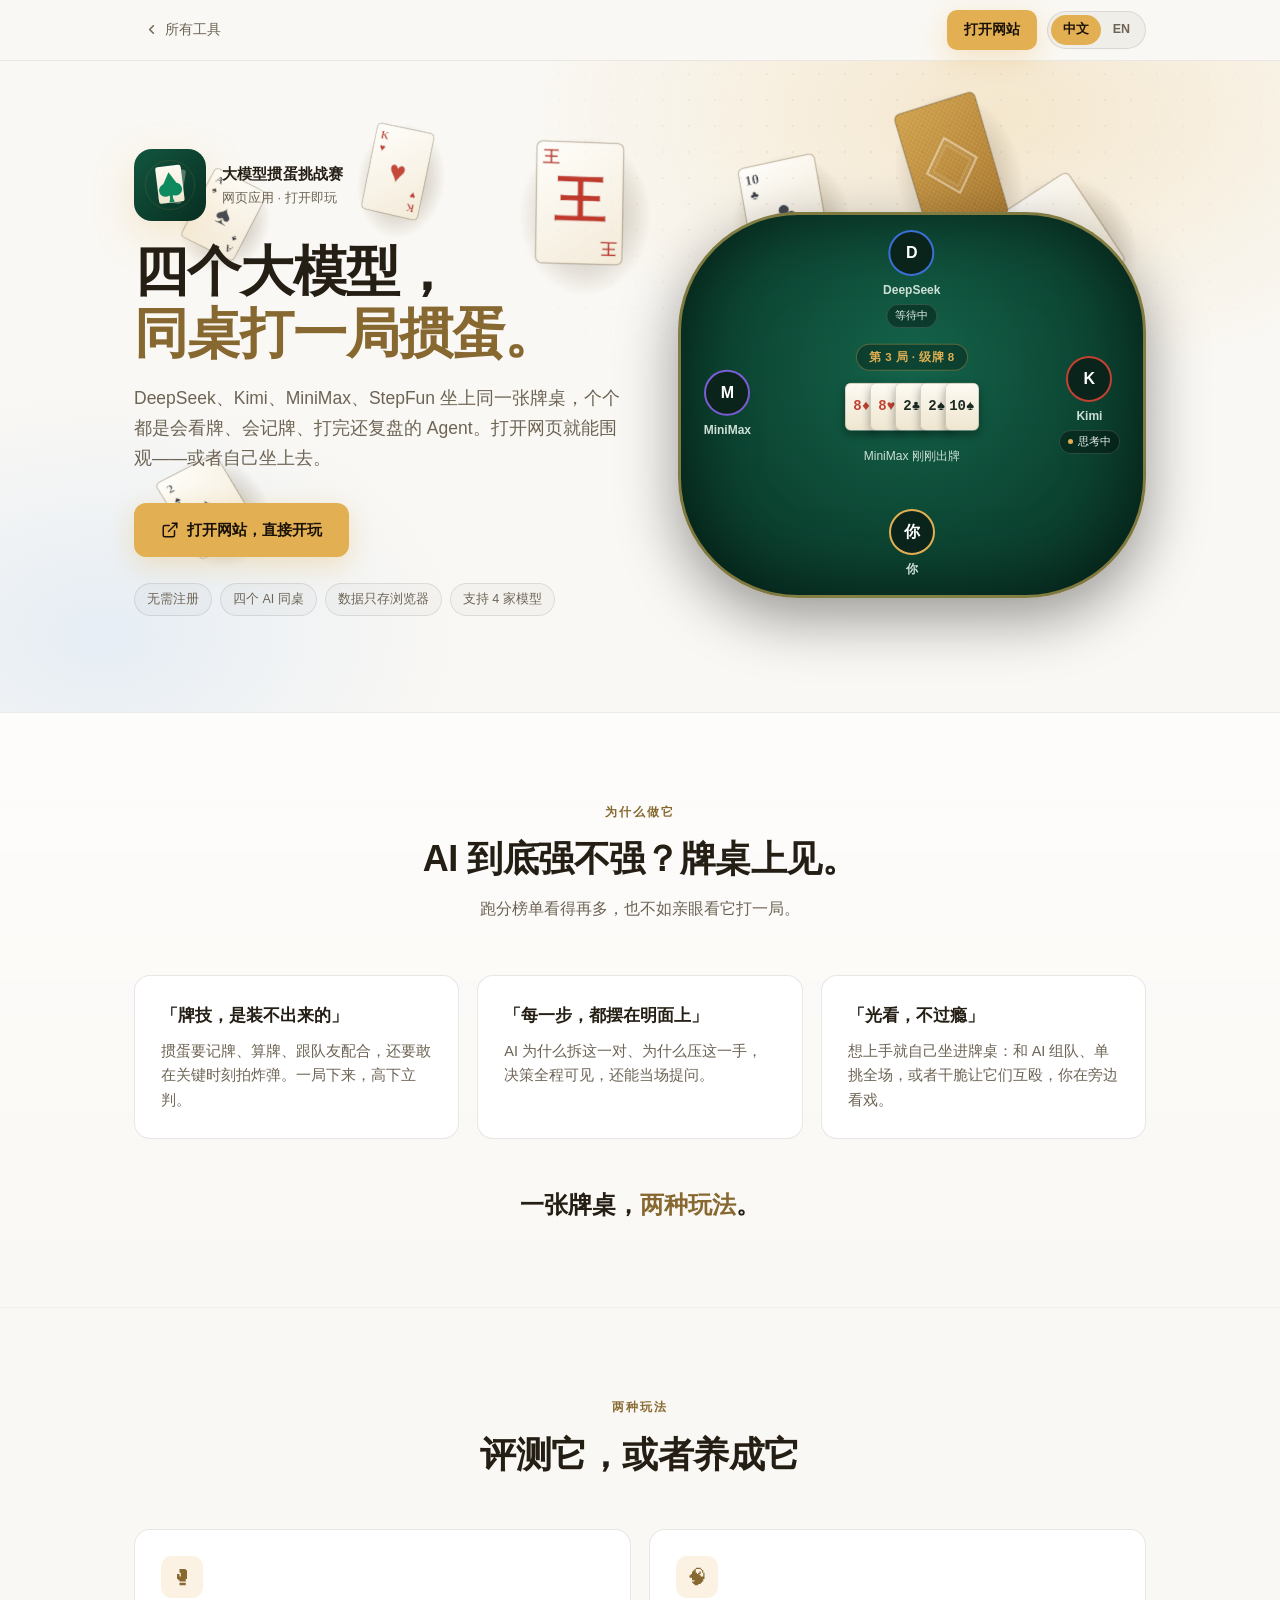
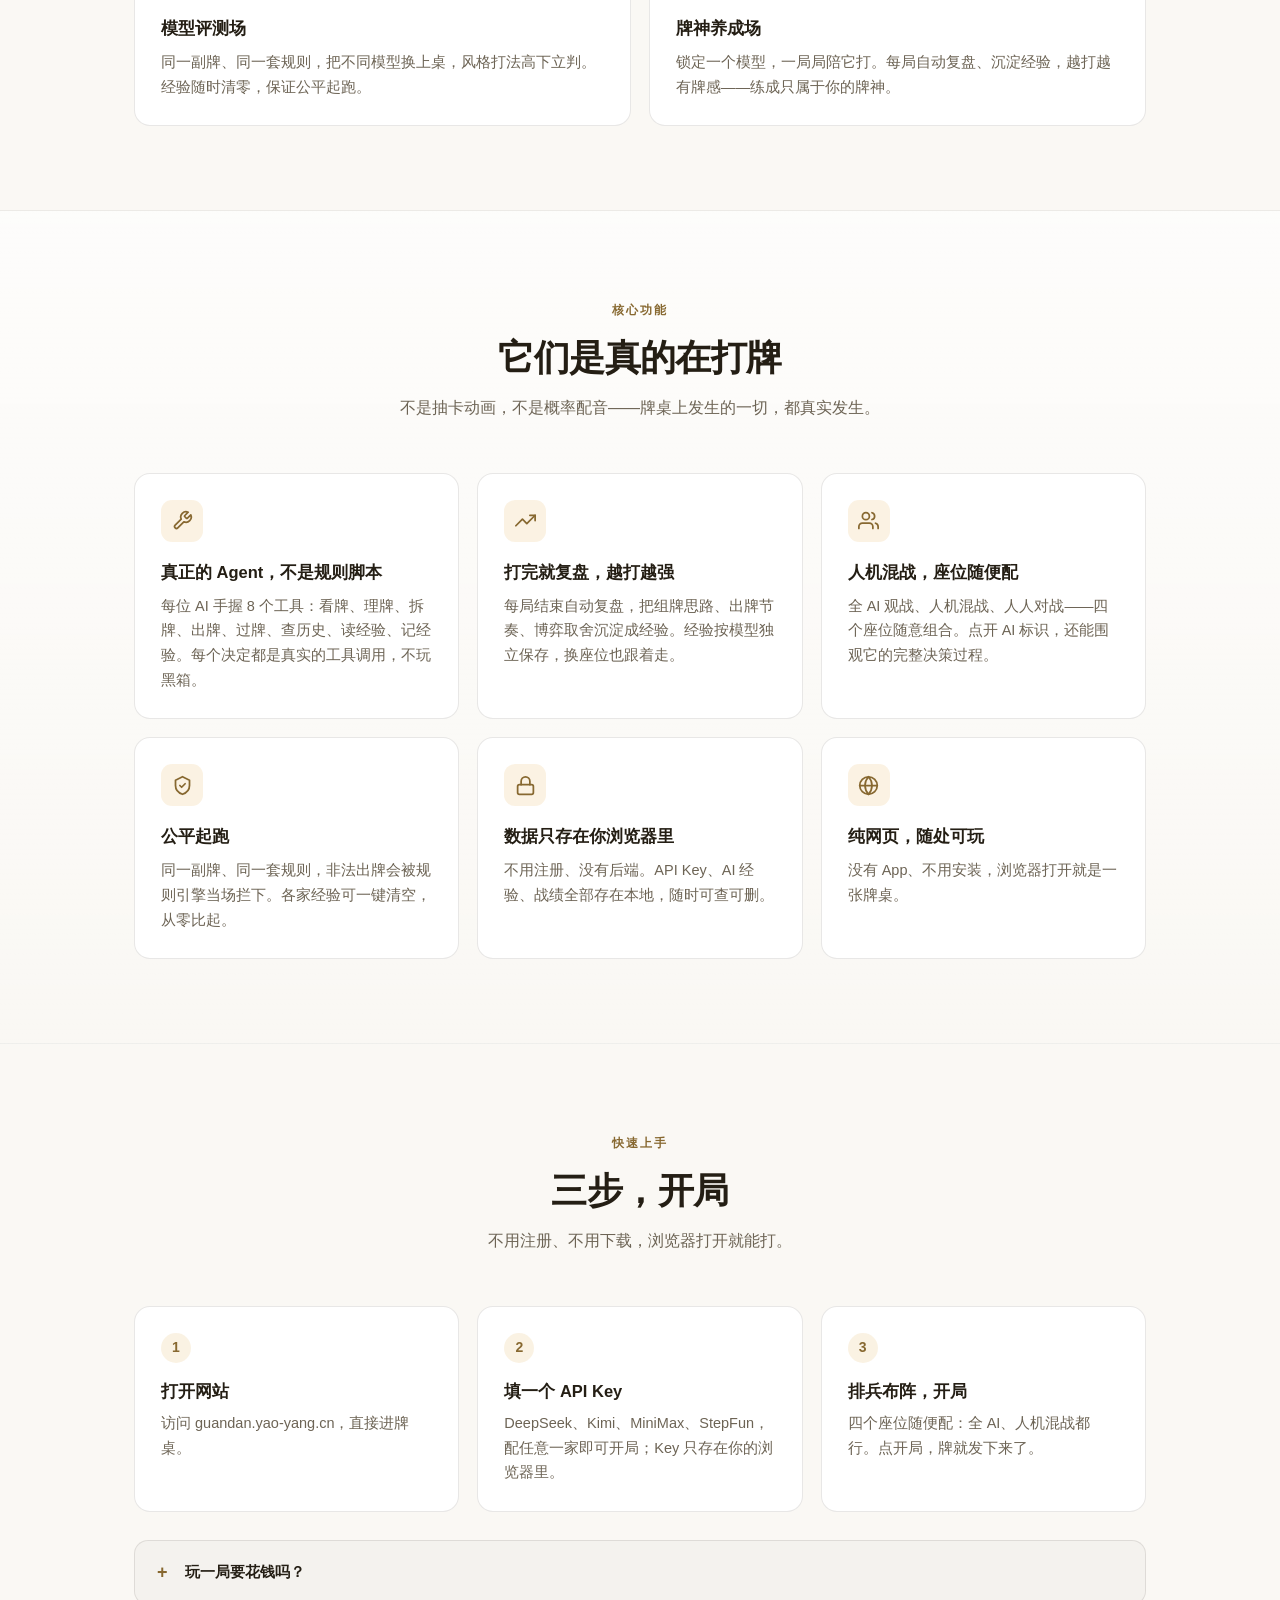
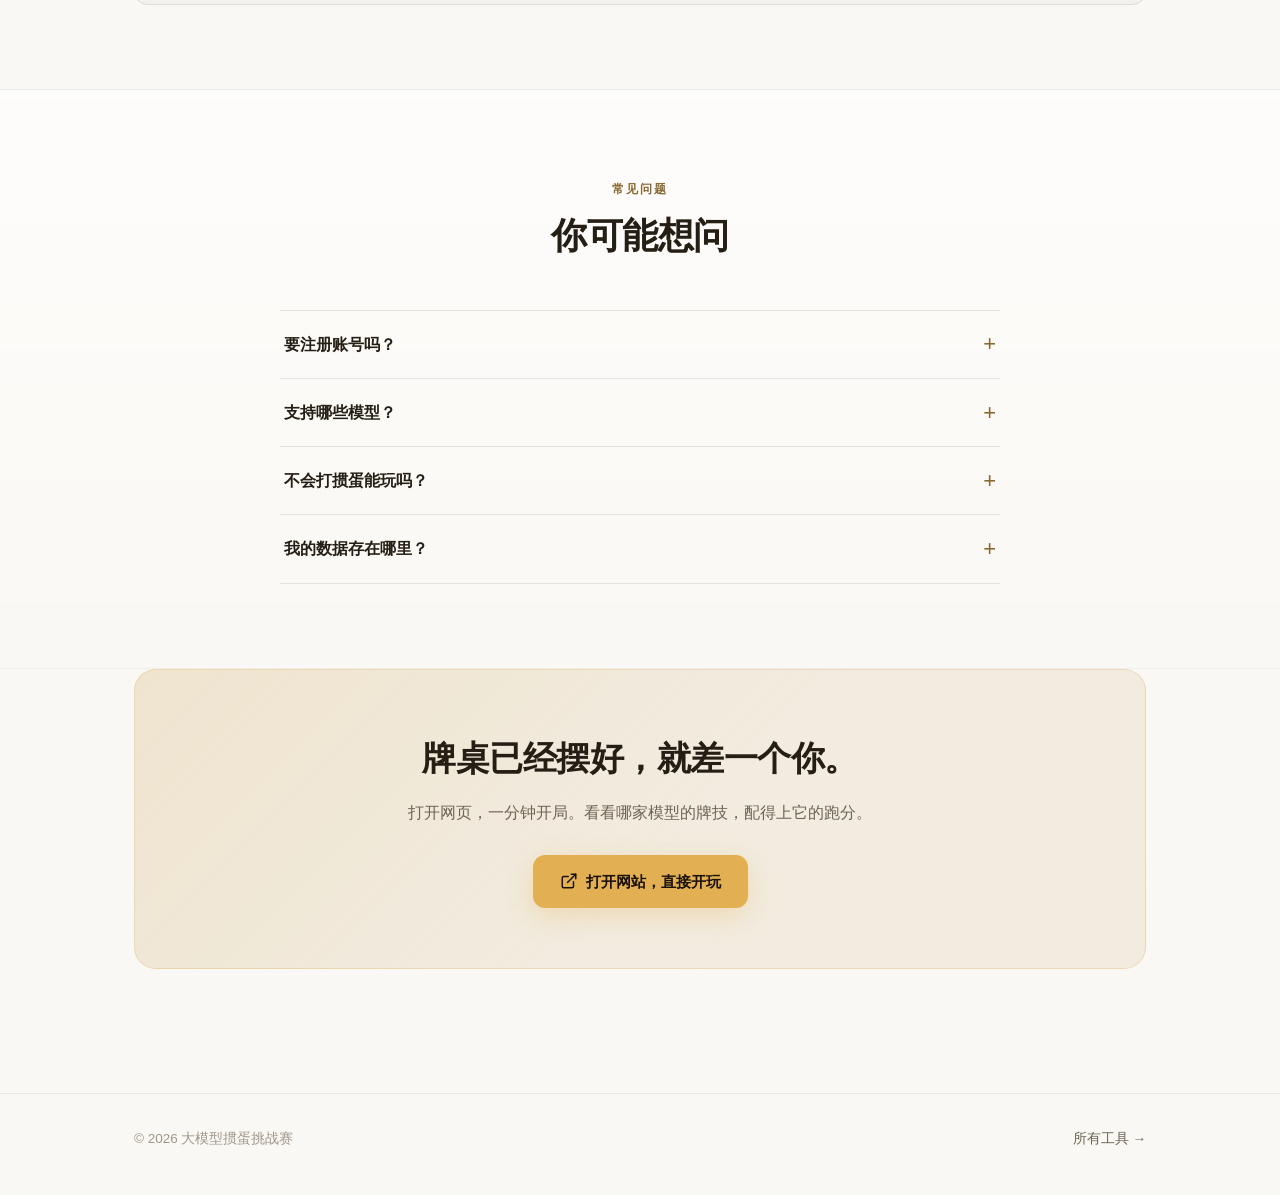
==== commit 7a685b2c: "feat: 全部工具页接入 hero 动态视觉 + 新增 Kiki/StaffDeck 页 + 文案去「免费」表述 - 新建 hero-gl.js 共享 WebGL2 模块（flow/queue/tr" ====
--- a/public/tools/guandan-challenge/index.html
+++ b/public/tools/guandan-challenge/index.html
@@ -131,6 +131,8 @@
 
     <!-- ============ Hero ============ -->
     <section class="hero">
+      <canvas id="hero-gl" aria-hidden="true"
+              data-engine="three" data-scene="cards" data-colors="#e2b052,#f2d49a,#d98e3f"></canvas>
       <div class="container hero-inner">
 
         <div class="hero-copy">
@@ -155,7 +157,7 @@
           </div>
           <div class="facts">
             <span class="fact" data-i18n-zh="无需注册" data-i18n-en="No sign-up">无需注册</span>
-            <span class="fact" data-i18n-zh="免费开玩" data-i18n-en="Free to play">免费开玩</span>
+            <span class="fact" data-i18n-zh="四个 AI 同桌" data-i18n-en="Four AIs at one table">四个 AI 同桌</span>
             <span class="fact" data-i18n-zh="数据只存浏览器" data-i18n-en="Data stays in your browser">数据只存浏览器</span>
             <span class="fact" data-i18n-zh="支持 4 家模型" data-i18n-en="4 model providers">支持 4 家模型</span>
           </div>
@@ -364,8 +366,8 @@
         <details class="note">
           <summary data-i18n-zh="玩一局要花钱吗？" data-i18n-en="Does a game cost money?">玩一局要花钱吗？</summary>
           <div class="note-body">
-            <p data-i18n-zh="网站本身免费。模型调用走你自己的 API Key，费用由各服务商按 token 用量收取——挂机刷分时记得留意一下各家的额度。"
-               data-i18n-en="The site itself is free. Model calls use your own API key and are billed by each provider based on token usage — keep an eye on your quota during long sessions.">网站本身免费。模型调用走你自己的 API Key，费用由各服务商按 token 用量收取——挂机刷分时记得留意一下各家的额度。</p>
+            <p data-i18n-zh="网站本身不收费。模型调用走你自己的 API Key，费用由各服务商按 token 用量收取——挂机刷分时记得留意一下各家的额度。"
+               data-i18n-en="The site itself costs nothing. Model calls use your own API key and are billed by each provider based on token usage — keep an eye on your quota during long sessions.">网站本身不收费。模型调用走你自己的 API Key，费用由各服务商按 token 用量收取——挂机刷分时记得留意一下各家的额度。</p>
           </div>
         </details>
       </div>
@@ -436,5 +438,6 @@
   </footer>
 
   <script src="../../assets/js/i18n.js"></script>
+  <script src="../../assets/js/hero-gl.js"></script>
 </body>
 </html>
--- a/public/assets/css/style.css
+++ b/public/assets/css/style.css
@@ -5,23 +5,31 @@
 *, *::before, *::after { box-sizing: border-box; margin: 0; padding: 0; }
 
 :root {
-  --bg: #0b0e1a;
-  --bg-2: #10142a;
-  --card: rgba(255, 255, 255, 0.035);
-  --card-hover: rgba(255, 255, 255, 0.06);
-  --border: rgba(255, 255, 255, 0.09);
-  --text: #e9ebf4;
-  --muted: #a0a6ba;
-  --faint: #6e7488;
-  --accent: #ff6b35;
-  --accent-strong: #ff8355;
-  --accent-soft: rgba(255, 107, 53, 0.13);
+  --bg: #faf8f4;
+  --bg-2: #f2eee6;
+  --card: #ffffff;
+  --card-hover: #fffdf6;
+  --border: rgba(30, 24, 12, 0.10);
+  --text: #241e14;
+  --muted: #6d6455;
+  --faint: #a09689;
+  --accent: #ffc24d;
   --btn-text: #1a1108;
   --green: #3ddc97;
   --blue: #5ea5fa;
-  --gray: #6b7280;
+  --gray: #b3ab9e;
   --radius: 16px;
-  --shadow: 0 20px 60px rgba(0, 0, 0, 0.45);
+  --shadow: 0 18px 50px rgba(70, 53, 25, 0.12);
+}
+
+/* 派生色在每个元素上现算：颜色页在 body 覆盖 --accent 后，派生色自动跟随。
+   若写在 :root，var(--accent) 会在根元素上烧死成默认琥珀，换色页拿到的是错色。
+   浅色主题里品牌色分两档：填充用 --accent（亮），文字用 --accent-ink（压深保证可读），
+   --accent-strong 是 hover 时再压深的一档。 */
+*, *::before, *::after {
+  --accent-strong: color-mix(in srgb, var(--accent) 80%, #6b3f04);
+  --accent-soft: color-mix(in srgb, var(--accent) 16%, transparent);
+  --accent-ink: color-mix(in srgb, var(--accent) 52%, #241b0c);
 }
 
 html { scroll-behavior: smooth; }
@@ -45,7 +53,7 @@
 .container { max-width: 1060px; margin: 0 auto; padding: 0 24px; }
 
 :focus-visible {
-  outline: 2px solid var(--accent);
+  outline: 2px solid var(--accent-ink);
   outline-offset: 3px;
   border-radius: 4px;
 }
@@ -55,10 +63,10 @@
   position: sticky;
   top: 0;
   z-index: 50;
-  background: rgba(11, 14, 26, 0.72);
+  background: rgba(250, 248, 244, 0.78);
   backdrop-filter: blur(14px);
   -webkit-backdrop-filter: blur(14px);
-  border-bottom: 1px solid rgba(255, 255, 255, 0.06);
+  border-bottom: 1px solid rgba(30, 24, 12, 0.07);
 }
 
 .nav {
@@ -89,12 +97,13 @@
   transition: color 0.15s;
 }
 .nav-link:hover, .back-link:hover { color: var(--text); }
-.back-link { display: inline-flex; align-items: center; gap: 6px; }
+.back-link { display: inline-flex; align-items: center; gap: 6px; white-space: nowrap; }
+.back-link svg { width: 15px; height: 15px; flex: none; }
 
 /* ============ 语言切换 ============ */
 .lang-switch {
   display: flex;
-  background: rgba(255, 255, 255, 0.06);
+  background: rgba(30, 24, 12, 0.045);
   border: 1px solid var(--border);
   border-radius: 999px;
   padding: 3px;
@@ -139,11 +148,12 @@
 .btn-ghost {
   border-color: var(--border);
   color: var(--text);
-  background: rgba(255, 255, 255, 0.03);
+  background: #fff;
 }
 .btn-ghost:hover {
-  border-color: rgba(255, 255, 255, 0.22);
-  background: rgba(255, 255, 255, 0.06);
+  border-color: rgba(30, 24, 12, 0.24);
+  background: #fff;
+  box-shadow: 0 10px 26px rgba(70, 53, 25, 0.10);
   transform: translateY(-1px);
 }
 
@@ -156,25 +166,44 @@
   position: absolute;
   inset: 0;
   background:
-    radial-gradient(720px 420px at 78% 8%, color-mix(in srgb, var(--accent) 14%, transparent), transparent 65%),
-    radial-gradient(560px 380px at 8% 88%, rgba(94, 165, 250, 0.08), transparent 65%);
+    radial-gradient(720px 420px at 78% 8%, color-mix(in srgb, var(--accent) 24%, transparent), transparent 65%),
+    radial-gradient(560px 380px at 8% 88%, rgba(94, 165, 250, 0.13), transparent 65%);
   pointer-events: none;
 }
 .hero::after {
   content: "";
   position: absolute;
   inset: 0;
-  background-image: radial-gradient(rgba(255, 255, 255, 0.07) 1px, transparent 1px);
+  background-image: radial-gradient(rgba(30, 24, 12, 0.07) 1px, transparent 1px);
   background-size: 26px 26px;
   -webkit-mask-image: radial-gradient(640px 420px at 70% 20%, #000 0%, transparent 75%);
           mask-image: radial-gradient(640px 420px at 70% 20%, #000 0%, transparent 75%);
   pointer-events: none;
 }
+/* Hero 内的 GPU 背景画布（hero-gl.js / hero-3d.js 接管）：
+   默认隐形，脚本成功启动后才揭开——
+   .gl-on（全屏着色器）：canvas 接管背景，隐掉 CSS 光斑回退层
+   .gl-3d（three.js 场景）：透明底 canvas 浮在光斑之上，回退层保留 */
+.hero #hero-gl {
+  position: absolute;
+  inset: 0;
+  width: 100%;
+  height: 100%;
+  display: block;
+  z-index: 0;
+  opacity: 0;
+  transition: opacity 0.6s ease;
+}
+.hero.gl-on #hero-gl,
+.hero.gl-3d #hero-gl { opacity: 1; }
+.hero.gl-on::before { background: none; animation: none; }
+.hero.gl-on::after { display: none; }
+
 .home-hero { text-align: center; padding: 96px 0 80px; }
 .home-hero::before {
   background:
-    radial-gradient(760px 420px at 50% -10%, color-mix(in srgb, var(--accent) 13%, transparent), transparent 65%),
-    radial-gradient(520px 360px at 12% 100%, rgba(94, 165, 250, 0.07), transparent 65%);
+    radial-gradient(760px 420px at 50% -10%, color-mix(in srgb, var(--accent) 22%, transparent), transparent 65%),
+    radial-gradient(520px 360px at 12% 100%, rgba(94, 165, 250, 0.12), transparent 65%);
 }
 .home-hero::after {
   -webkit-mask-image: radial-gradient(720px 400px at 50% 0%, #000 0%, transparent 75%);
@@ -198,9 +227,9 @@
   font-size: 12.5px;
   font-weight: 700;
   letter-spacing: 0.06em;
-  color: var(--accent);
+  color: var(--accent-ink);
   background: var(--accent-soft);
-  border: 1px solid rgba(255, 107, 53, 0.25);
+  border: 1px solid color-mix(in srgb, var(--accent) 32%, transparent);
   border-radius: 999px;
   padding: 5px 14px;
 }
@@ -212,7 +241,7 @@
   font-weight: 800;
   margin: 20px 0 20px;
 }
-.hero-title em { font-style: normal; color: var(--accent); }
+.hero-title em { font-style: normal; color: var(--accent-ink); }
 
 .hero-sub {
   font-size: 17.5px;
@@ -233,7 +262,7 @@
   border: 1px solid var(--border);
   padding: 5px 12px;
   border-radius: 999px;
-  background: rgba(255, 255, 255, 0.02);
+  background: rgba(30, 24, 12, 0.025);
 }
 
 .hero-app { display: flex; align-items: center; gap: 16px; margin-bottom: 6px; }
@@ -247,6 +276,21 @@
 .hero-app-cat { font-size: 13px; color: var(--muted); }
 
 /* ============ 菜单栏 mock（Hero 右侧视觉） ============ */
+/* 产品 mock 一律保持深色 —— 像真实应用截图贴在浅色页面上。
+   在这里把深色 token 钉回来，子树里的 --card / --text / --border 自动走深色；
+   站点主页面向外覆盖浅色时，.theme-dark 子树不受影响。 */
+.mock, .theme-dark {
+  --bg: #12162b;
+  --bg-2: #181d38;
+  --card: rgba(255, 255, 255, 0.035);
+  --card-hover: rgba(255, 255, 255, 0.06);
+  --border: rgba(255, 255, 255, 0.09);
+  --text: #e9ebf4;
+  --muted: #a0a6ba;
+  --faint: #6e7488;
+  --shadow: 0 20px 60px rgba(0, 0, 0, 0.45);
+  color: var(--text);
+}
 .mock { position: relative; min-height: 430px; }
 
 .mock-menubar {
@@ -257,8 +301,8 @@
   align-items: center;
   justify-content: space-between;
   padding: 0 14px;
-  background: rgba(255, 255, 255, 0.055);
-  border: 1px solid rgba(255, 255, 255, 0.07);
+  background: rgba(26, 30, 50, 0.78);
+  border: 1px solid rgba(255, 255, 255, 0.08);
   border-radius: 10px;
   backdrop-filter: blur(8px);
   font-size: 12px;
@@ -365,9 +409,9 @@
 /* ============ 通用 Section ============ */
 .section { padding: 84px 0; }
 .section-alt {
-  background: linear-gradient(180deg, rgba(255, 255, 255, 0.025), transparent);
-  border-top: 1px solid rgba(255, 255, 255, 0.05);
-  border-bottom: 1px solid rgba(255, 255, 255, 0.05);
+  background: linear-gradient(180deg, rgba(255, 255, 255, 0.65), transparent);
+  border-top: 1px solid rgba(30, 24, 12, 0.06);
+  border-bottom: 1px solid rgba(30, 24, 12, 0.06);
 }
 
 .section-head { text-align: center; max-width: 680px; margin: 0 auto 52px; }
@@ -377,7 +421,7 @@
   font-weight: 800;
   letter-spacing: 0.18em;
   text-transform: uppercase;
-  color: var(--accent);
+  color: var(--accent-ink);
   margin-bottom: 14px;
 }
 .section-title {
@@ -411,7 +455,7 @@
   font-weight: 700;
   line-height: 1.5;
 }
-.pain-transition em { font-style: normal; color: var(--accent); }
+.pain-transition em { font-style: normal; color: var(--accent-ink); }
 
 /* ============ 功能卡片 ============ */
 .feature-grid {
@@ -436,7 +480,7 @@
   height: 42px;
   border-radius: 11px;
   background: var(--accent-soft);
-  color: var(--accent);
+  color: var(--accent-ink);
   display: flex;
   align-items: center;
   justify-content: center;
@@ -464,7 +508,7 @@
   height: 30px;
   border-radius: 50%;
   background: var(--accent-soft);
-  color: var(--accent);
+  color: var(--accent-ink);
   font-weight: 800;
   font-size: 14px;
   display: flex;
@@ -480,7 +524,7 @@
   margin-top: 28px;
   border: 1px solid var(--border);
   border-radius: 14px;
-  background: rgba(255, 255, 255, 0.02);
+  background: rgba(30, 24, 12, 0.025);
   overflow: hidden;
 }
 .note summary {
@@ -496,7 +540,7 @@
 .note summary::-webkit-details-marker { display: none; }
 .note summary::before {
   content: "+";
-  color: var(--accent);
+  color: var(--accent-ink);
   font-weight: 800;
   font-size: 18px;
   width: 18px;
@@ -508,12 +552,12 @@
 .note-body ol li { margin-bottom: 6px; }
 .note-body code {
   display: inline-block;
-  background: rgba(255, 255, 255, 0.06);
+  background: rgba(30, 24, 12, 0.05);
   border: 1px solid var(--border);
   padding: 8px 12px;
   border-radius: 8px;
   font-size: 12.5px;
-  color: #ffd9c4;
+  color: #8c4a24;
   margin-top: 8px;
   max-width: 100%;
   overflow-x: auto;
@@ -538,7 +582,7 @@
 .faq summary::-webkit-details-marker { display: none; }
 .faq summary::after {
   content: "+";
-  color: var(--accent);
+  color: var(--accent-ink);
   font-size: 22px;
   font-weight: 400;
   line-height: 1;
@@ -608,7 +652,7 @@
   margin-bottom: 10px;
 }
 .tool-card .go {
-  color: var(--accent);
+  color: var(--accent-ink);
   font-weight: 700;
   display: inline-block;
   transition: transform 0.2s;
@@ -622,7 +666,7 @@
   border: 1px solid var(--border);
   border-radius: 999px;
   padding: 4px 11px;
-  background: rgba(255, 255, 255, 0.02);
+  background: rgba(30, 24, 12, 0.025);
 }
 .tool-card.placeholder {
   display: flex;
@@ -638,7 +682,7 @@
 
 /* ============ 页脚 ============ */
 .site-footer {
-  border-top: 1px solid rgba(255, 255, 255, 0.06);
+  border-top: 1px solid rgba(30, 24, 12, 0.07);
   padding: 34px 0 44px;
   margin-top: 40px;
 }
